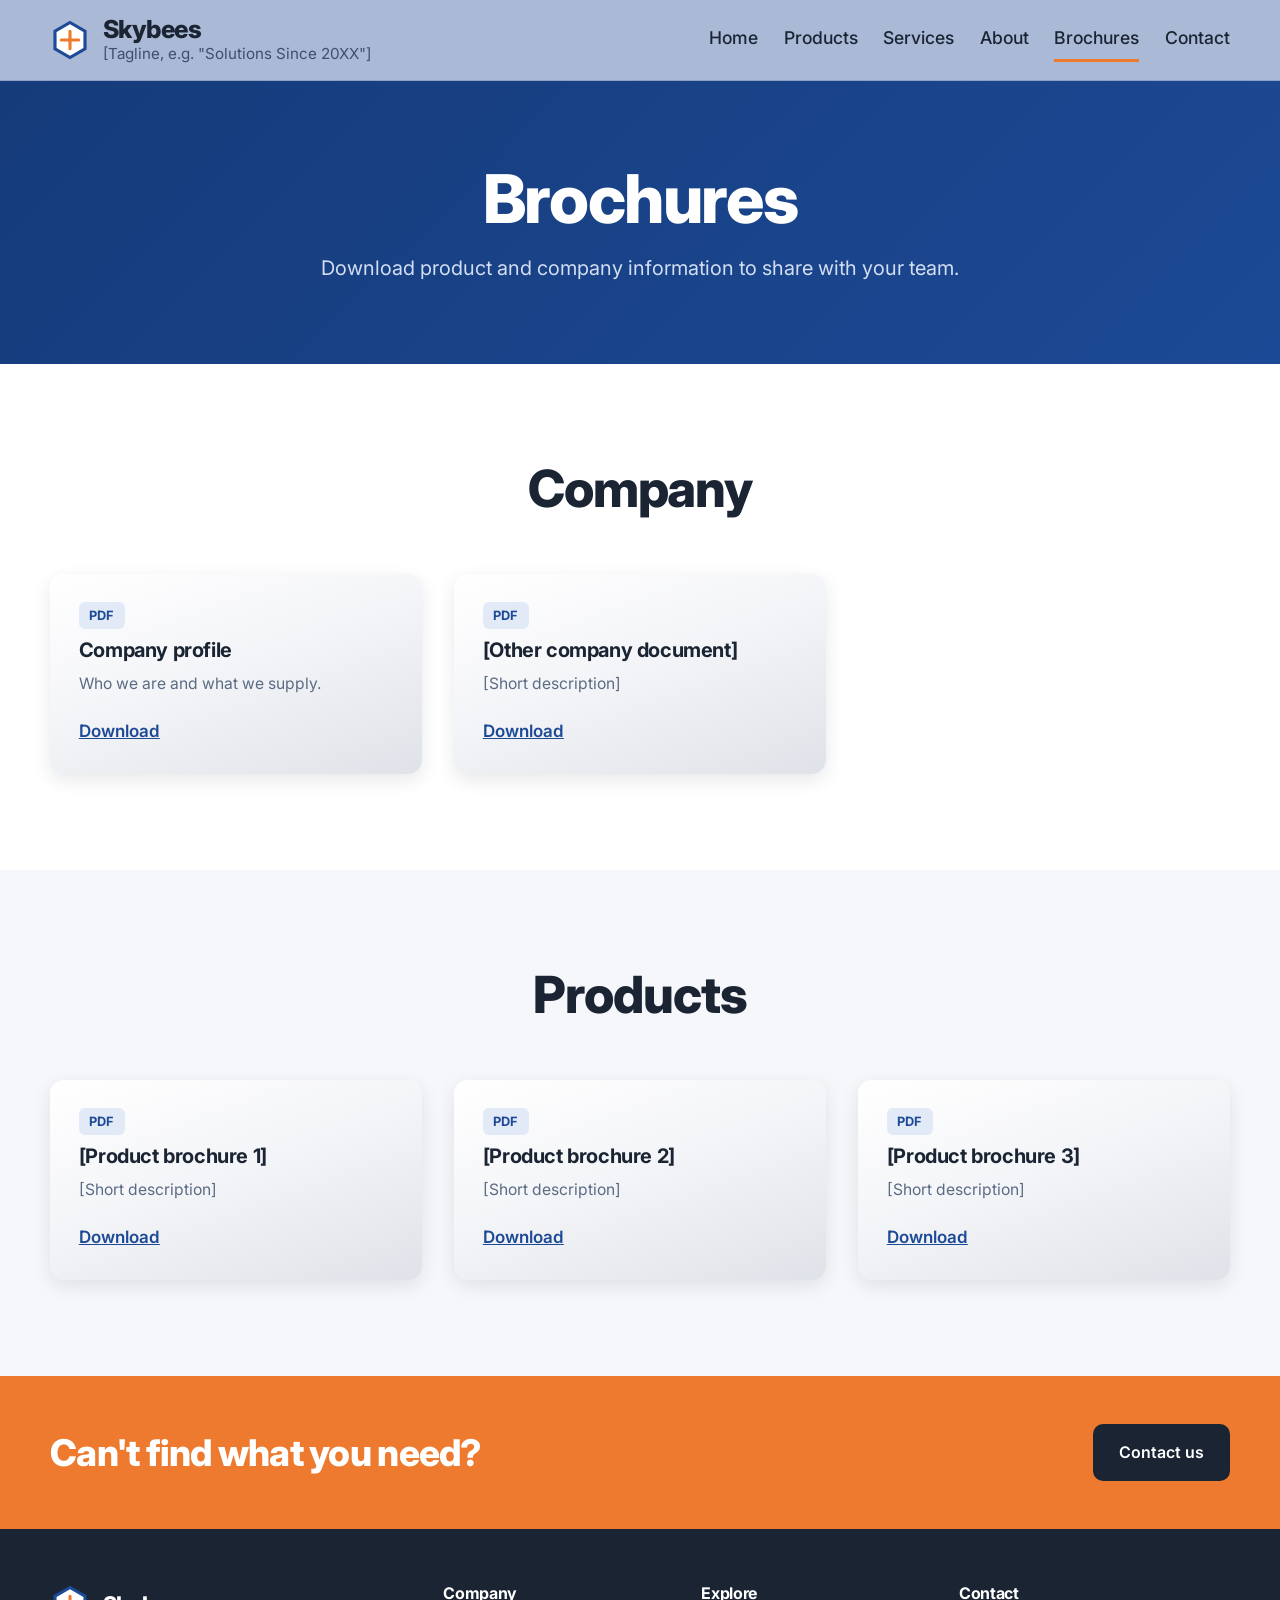
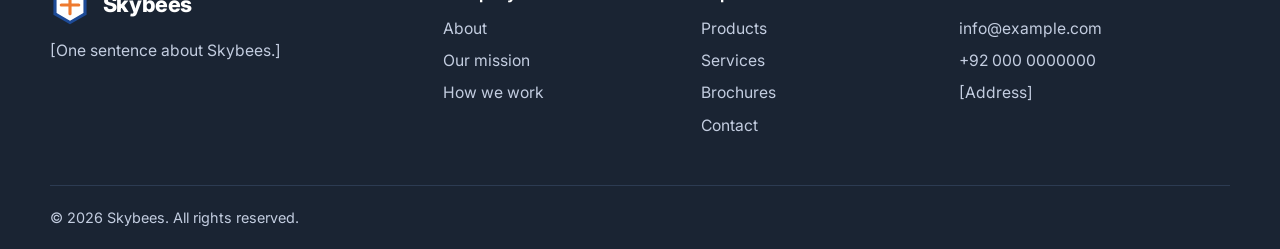
==== brochures.html @ 5d090267 "First version of Skybees site" ====
<!DOCTYPE html>
<html lang="en">
<head>
  <meta charset="utf-8">
  <meta name="viewport" content="width=device-width, initial-scale=1">
  <title>Brochures | Skybees</title>
  <meta name="description" content="Download Skybees brochures.">
  <link rel="icon" href="favicon.svg" type="image/svg+xml">
  <link rel="preconnect" href="https://fonts.googleapis.com">
  <link rel="preconnect" href="https://fonts.gstatic.com" crossorigin>
  <link href="https://fonts.googleapis.com/css2?family=Inter:wght@400;500;600;700;800&display=swap" rel="stylesheet">
  <link rel="stylesheet" href="css/style.css">
</head>
<body>

  <a class="skip" href="#main">Skip to content</a>

  <header class="site-header">
    <div class="wrap bar">
      <a class="brand" href="index.html">
        <img src="favicon.svg" alt="" width="40" height="40">
        <span><span class="name">Skybees</span><span class="tag">[Tagline, e.g. "Solutions Since 20XX"]</span></span>
      </a>
      <button class="menu-btn" id="menuBtn" aria-expanded="false" aria-controls="mainNav">Menu</button>
      <nav id="mainNav" aria-label="Main">
        <ul>
          <li><a href="index.html">Home</a></li>
          <li><a href="index.html#products">Products</a></li>
          <li><a href="index.html#services">Services</a></li>
          <li><a href="index.html#about">About</a></li>
          <li><a href="brochures.html" aria-current="page">Brochures</a></li>
          <li><a href="index.html#contact">Contact</a></li>
        </ul>
      </nav>
    </div>
  </header>

  <main id="main">
    <section class="page-head">
      <div class="wrap">
        <h1>Brochures</h1>
        <p>Download product and company information to share with your team.</p>
      </div>
    </section>

    <!--
      HOW TO ADD A BROCHURE
      1. Put the PDF in the "brochures" folder, e.g. brochures/my-product.pdf
      2. Copy one <div class="brochure"> block, paste it after the last one,
         and change the title, description and href.
      To link to a file hosted elsewhere, use the full https:// address instead.
    -->
    <section class="section">
      <div class="wrap">
        <div class="section-head"><h2>Company</h2></div>
        <div class="grid three">
          <div class="brochure"><span class="badge">PDF</span><h3>Company profile</h3><p>Who we are and what we supply.</p><a class="dl" href="brochures/company-profile.pdf" download>Download</a></div>
          <div class="brochure"><span class="badge">PDF</span><h3>[Other company document]</h3><p>[Short description]</p><a class="dl" href="brochures/company-document.pdf" download>Download</a></div>
        </div>
      </div>
    </section>

    <section class="section alt">
      <div class="wrap">
        <div class="section-head"><h2>Products</h2></div>
        <div class="grid three">
          <div class="brochure"><span class="badge">PDF</span><h3>[Product brochure 1]</h3><p>[Short description]</p><a class="dl" href="brochures/product-1.pdf" download>Download</a></div>
          <div class="brochure"><span class="badge">PDF</span><h3>[Product brochure 2]</h3><p>[Short description]</p><a class="dl" href="brochures/product-2.pdf" download>Download</a></div>
          <div class="brochure"><span class="badge">PDF</span><h3>[Product brochure 3]</h3><p>[Short description]</p><a class="dl" href="brochures/product-3.pdf" download>Download</a></div>
        </div>
      </div>
    </section>

    <section class="cta-band" aria-label="Contact us">
      <div class="wrap">
        <h2>Can't find what you need?</h2>
        <a class="btn dark" href="index.html#contact">Contact us</a>
      </div>
    </section>
  </main>

  <footer class="site-footer">
    <div class="wrap footer-grid">
      <div>
        <a class="brand" href="index.html"><img src="favicon.svg" alt="" width="36" height="36"><span><span class="name">Skybees</span></span></a>
        <p>[One sentence about Skybees.]</p>
      </div>
      <div>
        <h3>Company</h3>
        <ul>
          <li><a href="index.html#about">About</a></li>
          <li><a href="index.html#mission">Our mission</a></li>
          <li><a href="index.html#process">How we work</a></li>
        </ul>
      </div>
      <div>
        <h3>Explore</h3>
        <ul>
          <li><a href="index.html#products">Products</a></li>
          <li><a href="index.html#services">Services</a></li>
          <li><a href="brochures.html">Brochures</a></li>
          <li><a href="index.html#contact">Contact</a></li>
        </ul>
      </div>
      <div>
        <h3>Contact</h3>
        <ul>
          <li><a href="mailto:info@example.com">info@example.com</a></li>
          <li><a href="tel:+920000000000">+92 000 0000000</a></li>
          <li>[Address]</li>
        </ul>
      </div>
    </div>
    <div class="wrap footer-base">&copy; <span id="year">2026</span> Skybees. All rights reserved.</div>
  </footer>

  <script src="js/main.js"></script>
</body>
</html>
---- css/style.css ----
/* ---------- Skybees site styles ---------- */
/* Look and feel follows the reference site: blue header and hero, centred section
   headings, soft rounded cards with icon tiles and orange bullet points. */

:root {
  --blue: #1d4a96;
  --blue-dark: #153b7a;
  --blue-soft: #e3eaf7;
  --header-bg: #aab9d6;
  --orange: #ee7a2f;
  --navy: #1a2433;
  --gray: #5b6b84;
  --line: #dde2ea;
  --white: #ffffff;
  --page: #ffffff;
  --page-alt: #f6f7fa;
  --font: "Inter", "Segoe UI", system-ui, -apple-system, "Helvetica Neue", Arial, sans-serif;
}

*, *::before, *::after { box-sizing: border-box; }
html { scroll-behavior: smooth; scroll-padding-top: 6rem; }

body {
  margin: 0;
  background: var(--page);
  color: var(--navy);
  font-family: var(--font);
  font-size: 1.0625rem;
  line-height: 1.6;
}

img { max-width: 100%; height: auto; display: block; }
a { color: var(--blue); }
:focus-visible { outline: 3px solid var(--orange); outline-offset: 3px; }

h1, h2, h3 { line-height: 1.12; margin: 0; letter-spacing: -0.02em; }
h1 { font-size: clamp(2.4rem, 6vw, 4.2rem); font-weight: 800; }
h2 { font-size: clamp(2rem, 4.5vw, 3.2rem); font-weight: 800; }
h3 { font-size: 1.35rem; font-weight: 700; }
p { margin: 0 0 1em; }

.wrap { width: min(1180px, 100% - 2.5rem); margin-inline: auto; }

.skip { position: absolute; left: -999px; top: 0; background: var(--orange); color: var(--navy); padding: .5rem 1rem; z-index: 50; }
.skip:focus { left: 0; }

/* ---------- Header ---------- */
.site-header { position: sticky; top: 0; z-index: 30; background: var(--header-bg); border-bottom: 1px solid #8ea0c4; }
.bar { display: flex; align-items: center; justify-content: space-between; gap: 1rem; min-height: 5rem; }
.brand { display: flex; align-items: center; gap: .8rem; text-decoration: none; color: var(--navy); }
.brand img { width: 40px; height: 40px; }
.brand .name { display: block; font-weight: 800; font-size: 1.55rem; line-height: 1.1; letter-spacing: -0.02em; }
.brand .tag { display: block; font-size: .95rem; color: #3d4f70; line-height: 1.3; }

nav ul { list-style: none; display: flex; align-items: center; gap: 1.6rem; margin: 0; padding: 0; }
nav a { display: block; padding: .4rem 0; color: var(--navy); text-decoration: none; font-weight: 500; font-size: 1.1rem; border-bottom: 3px solid transparent; }
nav a:hover { border-bottom-color: var(--blue); }
nav a[aria-current="page"] { border-bottom-color: var(--orange); }

.menu-btn { display: none; background: rgba(255,255,255,.5); border: 1px solid #8ea0c4; color: var(--navy); font: inherit; padding: .45rem .8rem; border-radius: 8px; cursor: pointer; }
@media (max-width: 900px) {
  .menu-btn { display: block; }
  nav { display: none; position: absolute; left: 0; right: 0; top: 100%; background: var(--header-bg); border-bottom: 1px solid #8ea0c4; }
  nav.open { display: block; }
  nav ul { flex-direction: column; align-items: stretch; gap: 0; padding: .5rem 1.25rem 1rem; }
  nav a { padding: .7rem 0; }
}
@media (max-width: 520px) { .brand .tag { display: none; } }

/* ---------- Buttons ---------- */
.actions { display: flex; flex-wrap: wrap; gap: .85rem; margin-top: 2rem; }
.btn { display: inline-block; padding: .85rem 1.5rem; font-weight: 600; font-size: 1rem; font-family: inherit; text-decoration: none; border-radius: 10px; border: 2px solid currentColor; color: inherit; background: transparent; cursor: pointer; }
.btn.primary { background: var(--orange); border-color: var(--orange); color: var(--white); }
.btn.dark { background: var(--navy); border-color: var(--navy); color: var(--white); }
.btn:hover { transform: translateY(-1px); }

/* ---------- Hero ---------- */
.hero { position: relative; background: linear-gradient(135deg, var(--blue-dark) 0%, var(--blue) 60%, #2a5aad 100%); color: var(--white); overflow: hidden; }
/* To use a photo: put it at images/hero.jpg, then replace the background line above with:
   background: linear-gradient(rgba(21,59,122,.88), rgba(29,74,150,.82)), url("../images/hero.jpg") center / cover; */
.hero .wrap { padding-block: clamp(4rem, 10vw, 8rem); }
.hero h1 { max-width: 18ch; }
.hero .lead { font-size: 1.25rem; color: #d3def2; margin-top: 1.4rem; max-width: 52ch; }
.hero .btn:not(.primary) { color: var(--white); }

/* ---------- Stats ---------- */
.stats { background: var(--navy); color: var(--white); }
.stats .wrap { display: grid; grid-template-columns: repeat(4, 1fr); gap: 1.5rem; padding-block: 2rem; text-align: center; }
.stat strong { display: block; font-size: clamp(2rem, 4vw, 2.8rem); font-weight: 800; line-height: 1; color: var(--orange); }
.stat span { font-size: .98rem; color: #c3cde0; }
@media (max-width: 760px) { .stats .wrap { grid-template-columns: repeat(2, 1fr); } }

/* ---------- Sections ---------- */
.section { padding-block: clamp(3.5rem, 8vw, 6rem); }
.section.alt { background: var(--page-alt); }
.section.blue { background: linear-gradient(135deg, var(--blue-dark), var(--blue)); color: var(--white); }
.section-head { text-align: center; max-width: 48rem; margin: 0 auto 3.5rem; }
.section-head p { color: var(--gray); font-size: 1.25rem; margin: 1.1rem 0 0; }
.blue .section-head p { color: #d3def2; }

.page-head { background: linear-gradient(135deg, var(--blue-dark), var(--blue)); color: var(--white); padding-block: clamp(3rem, 7vw, 5rem); text-align: center; }
.page-head p { color: #d3def2; font-size: 1.25rem; margin: 1rem auto 0; max-width: 40rem; }

/* ---------- Image placeholders ---------- */
.media {
  aspect-ratio: 4 / 3;
  background: repeating-linear-gradient(135deg, #e9edf4 0 14px, #dfe5ef 14px 28px);
  display: grid; place-items: center;
  color: var(--gray); font-size: .92rem; text-align: center; padding: 1rem;
  overflow: hidden;
}
.media img { width: 100%; height: 100%; object-fit: cover; }
.media.wide { aspect-ratio: 16 / 10; }

/* ---------- Cards ---------- */
.grid { display: grid; gap: 2rem; }
.grid.two { grid-template-columns: repeat(2, 1fr); }
.grid.three { grid-template-columns: repeat(3, 1fr); }
.grid.four { grid-template-columns: repeat(4, 1fr); }
@media (max-width: 1000px) { .grid.three, .grid.four { grid-template-columns: repeat(2, 1fr); } }
@media (max-width: 720px) { .grid.two, .grid.three, .grid.four { grid-template-columns: 1fr; } }

.card {
  background: linear-gradient(160deg, #ffffff 0%, #f4f5f8 45%, #dfe2e8 100%);
  border-radius: 14px;
  box-shadow: 0 6px 18px rgba(26, 36, 51, .10);
  overflow: hidden;
  display: flex; flex-direction: column;
}
.card .body { padding: 2.25rem; display: flex; flex-direction: column; flex: 1; }
.card.product .body { padding: 1.6rem; }

.card-head { display: flex; align-items: center; gap: 1.2rem; margin-bottom: 1.5rem; }
.card-head h3 { font-size: 1.7rem; }
.icon { flex: none; width: 4.4rem; height: 4.4rem; border-radius: 12px; background: var(--blue-soft); color: var(--blue); display: grid; place-items: center; }
.icon svg { width: 2.1rem; height: 2.1rem; fill: none; stroke: currentColor; stroke-width: 1.8; stroke-linecap: round; stroke-linejoin: round; }

.card p { color: var(--gray); }
.bullets { list-style: none; margin: 1rem 0 0; padding: 0; }
.bullets li { position: relative; padding-left: 1.9rem; margin-bottom: .8rem; color: var(--navy); }
.bullets li::before { content: ""; position: absolute; left: .1rem; top: .65em; width: .6rem; height: .6rem; border-radius: 50%; background: var(--orange); }
.card .more-link { margin-top: auto; padding-top: .5rem; font-weight: 600; }

.feature { background: var(--white); border-radius: 14px; box-shadow: 0 6px 18px rgba(26, 36, 51, .08); padding: 1.8rem; }
.feature h3 { margin-bottom: .5rem; }
.feature p { margin: 0; color: var(--gray); }

/* ---------- About ---------- */
.two-col { display: grid; grid-template-columns: 1fr 1fr; gap: 3.5rem; align-items: center; }
@media (max-width: 860px) { .two-col { grid-template-columns: 1fr; gap: 2rem; } }
.two-col h2 { margin-bottom: 1.2rem; }
.two-col p { color: var(--gray); }
.two-col .media { border-radius: 14px; box-shadow: 0 6px 18px rgba(26, 36, 51, .10); }

/* ---------- Mission / vision ---------- */
.mv { display: grid; grid-template-columns: 1fr 1fr; gap: 2rem; }
@media (max-width: 760px) { .mv { grid-template-columns: 1fr; } }
.mv .panel { background: rgba(255,255,255,.1); border: 1px solid rgba(255,255,255,.2); border-radius: 14px; padding: 2.2rem; }
.mv h3 { font-size: 1.6rem; margin-bottom: .8rem; }
.mv h3::after { content: ""; display: block; width: 3rem; height: 4px; background: var(--orange); margin-top: .7rem; border-radius: 2px; }
.mv p { margin: 0; color: #e1e9f7; }
.values { margin-top: 2rem; }
.blue .feature { background: rgba(255,255,255,.1); border: 1px solid rgba(255,255,255,.2); box-shadow: none; }
.blue .feature p { color: #d3def2; }

/* ---------- Process ---------- */
.steps { list-style: none; counter-reset: step; margin: 0; padding: 0; display: grid; grid-template-columns: repeat(5, 1fr); gap: 1.5rem; }
@media (max-width: 1000px) { .steps { grid-template-columns: 1fr; } }
.steps li { counter-increment: step; background: var(--white); border-radius: 14px; box-shadow: 0 6px 18px rgba(26, 36, 51, .08); padding: 1.6rem; }
.steps li::before { content: counter(step); display: grid; place-items: center; width: 2.6rem; height: 2.6rem; border-radius: 50%; background: var(--orange); color: var(--white); font-weight: 800; margin-bottom: 1rem; }
.steps p { margin: .4rem 0 0; color: var(--gray); font-size: .98rem; }

/* ---------- Brochures ---------- */
.brochure { background: linear-gradient(160deg, #ffffff 0%, #f4f5f8 45%, #dfe2e8 100%); border-radius: 14px; box-shadow: 0 6px 18px rgba(26, 36, 51, .10); padding: 1.8rem; display: flex; flex-direction: column; gap: .6rem; }
.brochure .badge { align-self: flex-start; background: var(--blue-soft); color: var(--blue); font-size: .8rem; font-weight: 700; padding: .2rem .65rem; border-radius: 6px; }
.brochure h3 { font-size: 1.25rem; }
.brochure p { margin: 0; color: var(--gray); font-size: .98rem; }
.brochure .dl { margin-top: auto; padding-top: .8rem; font-weight: 600; }

/* ---------- CTA band ---------- */
.cta-band { background: var(--orange); color: var(--white); }
.cta-band .wrap { display: flex; justify-content: space-between; align-items: center; gap: 1.5rem; flex-wrap: wrap; padding-block: 3rem; }
.cta-band h2 { font-size: clamp(1.6rem, 3.2vw, 2.3rem); }

/* ---------- Contact ---------- */
.contact-grid { display: grid; grid-template-columns: 1.1fr .9fr; gap: 3rem; }
@media (max-width: 860px) { .contact-grid { grid-template-columns: 1fr; gap: 2rem; } }
.form-card, .facts { background: var(--white); border-radius: 14px; box-shadow: 0 6px 18px rgba(26, 36, 51, .10); padding: 2rem; margin: 0; }
label { display: block; font-weight: 600; margin-bottom: .3rem; }
input, select, textarea { width: 100%; font: inherit; color: var(--navy); background: var(--white); border: 1px solid #b8c2d3; border-radius: 8px; padding: .75rem .85rem; margin-bottom: 1.1rem; }
textarea { min-height: 8rem; resize: vertical; }
.row2 { display: grid; grid-template-columns: 1fr 1fr; gap: 1rem; }
@media (max-width: 560px) { .row2 { grid-template-columns: 1fr; gap: 0; } }
.facts dt { font-weight: 700; }
.facts dd { margin: 0 0 1rem; color: var(--gray); }
.facts dd:last-child { margin-bottom: 0; }
.map-slot { margin-top: 1.5rem; border-radius: 14px; }

/* ---------- Footer ---------- */
.site-footer { background: var(--navy); color: #c3cde0; padding-top: 3.5rem; font-size: .98rem; }
.site-footer a { color: #c3cde0; text-decoration: none; }
.site-footer a:hover { color: var(--white); text-decoration: underline; }
.footer-grid { display: grid; grid-template-columns: 1.6fr 1fr 1fr 1.2fr; gap: 2rem; padding-bottom: 2.5rem; }
@media (max-width: 860px) { .footer-grid { grid-template-columns: 1fr 1fr; } }
@media (max-width: 520px) { .footer-grid { grid-template-columns: 1fr; } }
.site-footer h3 { color: var(--white); font-size: 1rem; margin-bottom: .8rem; }
.site-footer ul { list-style: none; margin: 0; padding: 0; }
.site-footer li { margin-bottom: .45rem; }
.site-footer .brand { color: var(--white); margin-bottom: .8rem; }
.site-footer .brand .name { font-size: 1.35rem; }
.footer-base { border-top: 1px solid #2c3b52; padding-block: 1.25rem; font-size: .9rem; }

@media (prefers-reduced-motion: reduce) {
  html { scroll-behavior: auto; }
  .btn:hover { transform: none; }
}
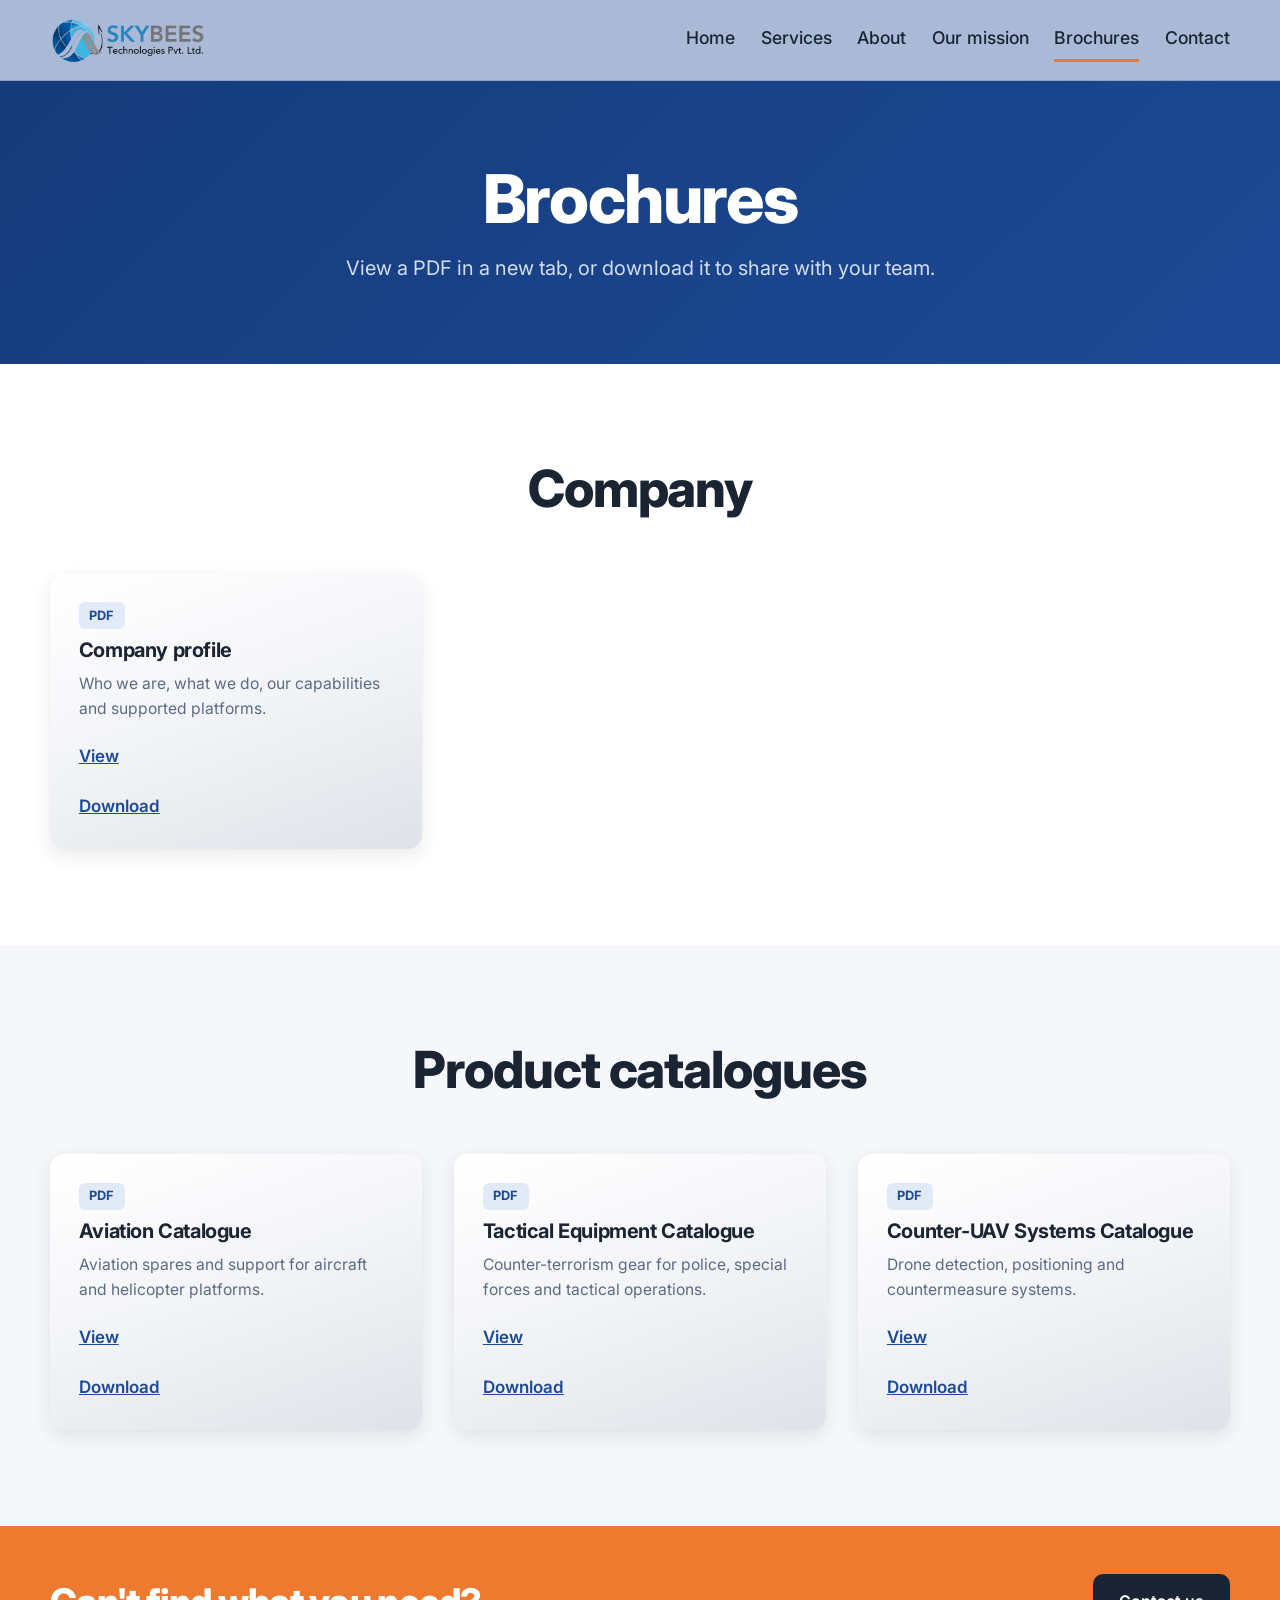
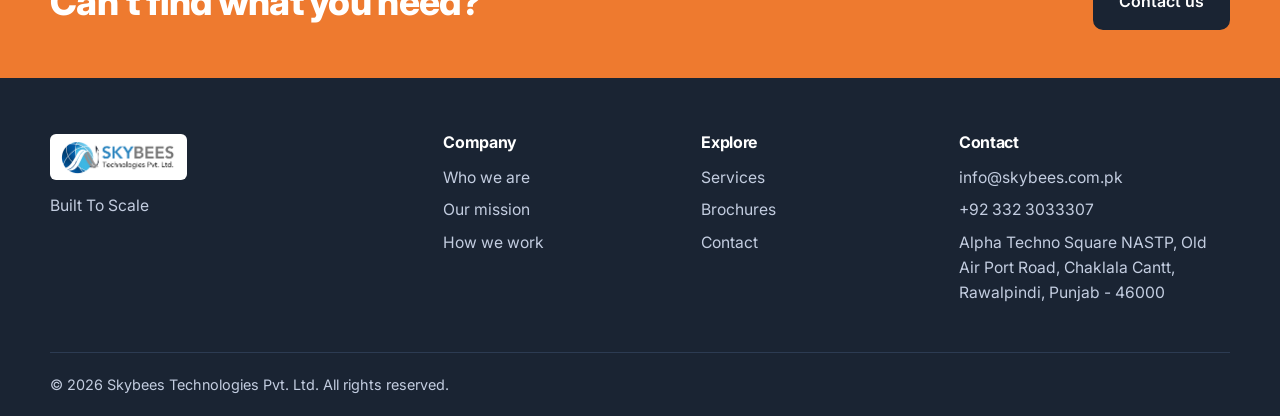
==== commit 3d986dc9: "Add content, logo and brochures" ====
--- a/brochures.html
+++ b/brochures.html
@@ -3,8 +3,8 @@
 <head>
   <meta charset="utf-8">
   <meta name="viewport" content="width=device-width, initial-scale=1">
-  <title>Brochures | Skybees</title>
-  <meta name="description" content="Download Skybees brochures.">
+  <title>Brochures | Skybees Technologies</title>
+  <meta name="description" content="View and download Skybees brochures and product catalogues.">
   <link rel="icon" href="favicon.svg" type="image/svg+xml">
   <link rel="preconnect" href="https://fonts.googleapis.com">
   <link rel="preconnect" href="https://fonts.gstatic.com" crossorigin>
@@ -17,17 +17,16 @@
 
   <header class="site-header">
     <div class="wrap bar">
-      <a class="brand" href="index.html">
-        <img src="favicon.svg" alt="" width="40" height="40">
-        <span><span class="name">Skybees</span><span class="tag">[Tagline, e.g. "Solutions Since 20XX"]</span></span>
+      <a class="brand" href="index.html" aria-label="Skybees Technologies home">
+        <img src="images/skybees-logo.png" alt="Skybees Technologies Pvt. Ltd." width="170" height="46" style="height:46px;width:auto">
       </a>
       <button class="menu-btn" id="menuBtn" aria-expanded="false" aria-controls="mainNav">Menu</button>
       <nav id="mainNav" aria-label="Main">
         <ul>
           <li><a href="index.html">Home</a></li>
-          <li><a href="index.html#products">Products</a></li>
           <li><a href="index.html#services">Services</a></li>
           <li><a href="index.html#about">About</a></li>
+          <li><a href="index.html#mission">Our mission</a></li>
           <li><a href="brochures.html" aria-current="page">Brochures</a></li>
           <li><a href="index.html#contact">Contact</a></li>
         </ul>
@@ -39,34 +38,33 @@
     <section class="page-head">
       <div class="wrap">
         <h1>Brochures</h1>
-        <p>Download product and company information to share with your team.</p>
+        <p>View a PDF in a new tab, or download it to share with your team.</p>
       </div>
     </section>
 
     <!--
       HOW TO ADD A BROCHURE
       1. Put the PDF in the "brochures" folder, e.g. brochures/my-product.pdf
+         (use lowercase names with no spaces, and keep each file under 100 MB for GitHub).
       2. Copy one <div class="brochure"> block, paste it after the last one,
-         and change the title, description and href.
-      To link to a file hosted elsewhere, use the full https:// address instead.
+         and change the title, description and both href values.
     -->
     <section class="section">
       <div class="wrap">
         <div class="section-head"><h2>Company</h2></div>
         <div class="grid three">
-          <div class="brochure"><span class="badge">PDF</span><h3>Company profile</h3><p>Who we are and what we supply.</p><a class="dl" href="brochures/company-profile.pdf" download>Download</a></div>
-          <div class="brochure"><span class="badge">PDF</span><h3>[Other company document]</h3><p>[Short description]</p><a class="dl" href="brochures/company-document.pdf" download>Download</a></div>
+          <div class="brochure"><span class="badge">PDF</span><h3>Company profile</h3><p>Who we are, what we do, our capabilities and supported platforms.</p><a class="dl" href="brochures/company-profile.pdf" target="_blank" rel="noopener">View</a> <a class="dl" href="brochures/company-profile.pdf" download>Download</a></div>
         </div>
       </div>
     </section>
 
     <section class="section alt">
       <div class="wrap">
-        <div class="section-head"><h2>Products</h2></div>
+        <div class="section-head"><h2>Product catalogues</h2></div>
         <div class="grid three">
-          <div class="brochure"><span class="badge">PDF</span><h3>[Product brochure 1]</h3><p>[Short description]</p><a class="dl" href="brochures/product-1.pdf" download>Download</a></div>
-          <div class="brochure"><span class="badge">PDF</span><h3>[Product brochure 2]</h3><p>[Short description]</p><a class="dl" href="brochures/product-2.pdf" download>Download</a></div>
-          <div class="brochure"><span class="badge">PDF</span><h3>[Product brochure 3]</h3><p>[Short description]</p><a class="dl" href="brochures/product-3.pdf" download>Download</a></div>
+          <div class="brochure"><span class="badge">PDF</span><h3>Aviation Catalogue</h3><p>Aviation spares and support for aircraft and helicopter platforms.</p><a class="dl" href="brochures/aviation-catalogue.pdf" target="_blank" rel="noopener">View</a> <a class="dl" href="brochures/aviation-catalogue.pdf" download>Download</a></div>
+          <div class="brochure"><span class="badge">PDF</span><h3>Tactical Equipment Catalogue</h3><p>Counter-terrorism gear for police, special forces and tactical operations.</p><a class="dl" href="brochures/tactical-equipment.pdf" target="_blank" rel="noopener">View</a> <a class="dl" href="brochures/tactical-equipment.pdf" download>Download</a></div>
+          <div class="brochure"><span class="badge">PDF</span><h3>Counter-UAV Systems Catalogue</h3><p>Drone detection, positioning and countermeasure systems.</p><a class="dl" href="brochures/counter-uav-systems.pdf" target="_blank" rel="noopener">View</a> <a class="dl" href="brochures/counter-uav-systems.pdf" download>Download</a></div>
         </div>
       </div>
     </section>
@@ -82,13 +80,13 @@
   <footer class="site-footer">
     <div class="wrap footer-grid">
       <div>
-        <a class="brand" href="index.html"><img src="favicon.svg" alt="" width="36" height="36"><span><span class="name">Skybees</span></span></a>
-        <p>[One sentence about Skybees.]</p>
+        <a class="brand" href="index.html" aria-label="Skybees Technologies home"><img src="images/skybees-logo.png" alt="Skybees Technologies Pvt. Ltd." width="170" height="46" style="height:46px;width:auto;background:#fff;padding:6px 10px;border-radius:6px"></a>
+        <p>Built To Scale</p>
       </div>
       <div>
         <h3>Company</h3>
         <ul>
-          <li><a href="index.html#about">About</a></li>
+          <li><a href="index.html#about">Who we are</a></li>
           <li><a href="index.html#mission">Our mission</a></li>
           <li><a href="index.html#process">How we work</a></li>
         </ul>
@@ -96,7 +94,6 @@
       <div>
         <h3>Explore</h3>
         <ul>
-          <li><a href="index.html#products">Products</a></li>
           <li><a href="index.html#services">Services</a></li>
           <li><a href="brochures.html">Brochures</a></li>
           <li><a href="index.html#contact">Contact</a></li>
@@ -105,13 +102,13 @@
       <div>
         <h3>Contact</h3>
         <ul>
-          <li><a href="mailto:info@example.com">info@example.com</a></li>
-          <li><a href="tel:+920000000000">+92 000 0000000</a></li>
-          <li>[Address]</li>
+          <li><a href="mailto:info@skybees.com.pk">info@skybees.com.pk</a></li>
+          <li><a href="tel:+923323033307">+92 332 3033307</a></li>
+          <li>Alpha Techno Square NASTP, Old Air Port Road, Chaklala Cantt, Rawalpindi, Punjab - 46000</li>
         </ul>
       </div>
     </div>
-    <div class="wrap footer-base">&copy; <span id="year">2026</span> Skybees. All rights reserved.</div>
+    <div class="wrap footer-base">&copy; <span id="year">2026</span> Skybees Technologies Pvt. Ltd. All rights reserved.</div>
   </footer>
 
   <script src="js/main.js"></script>
